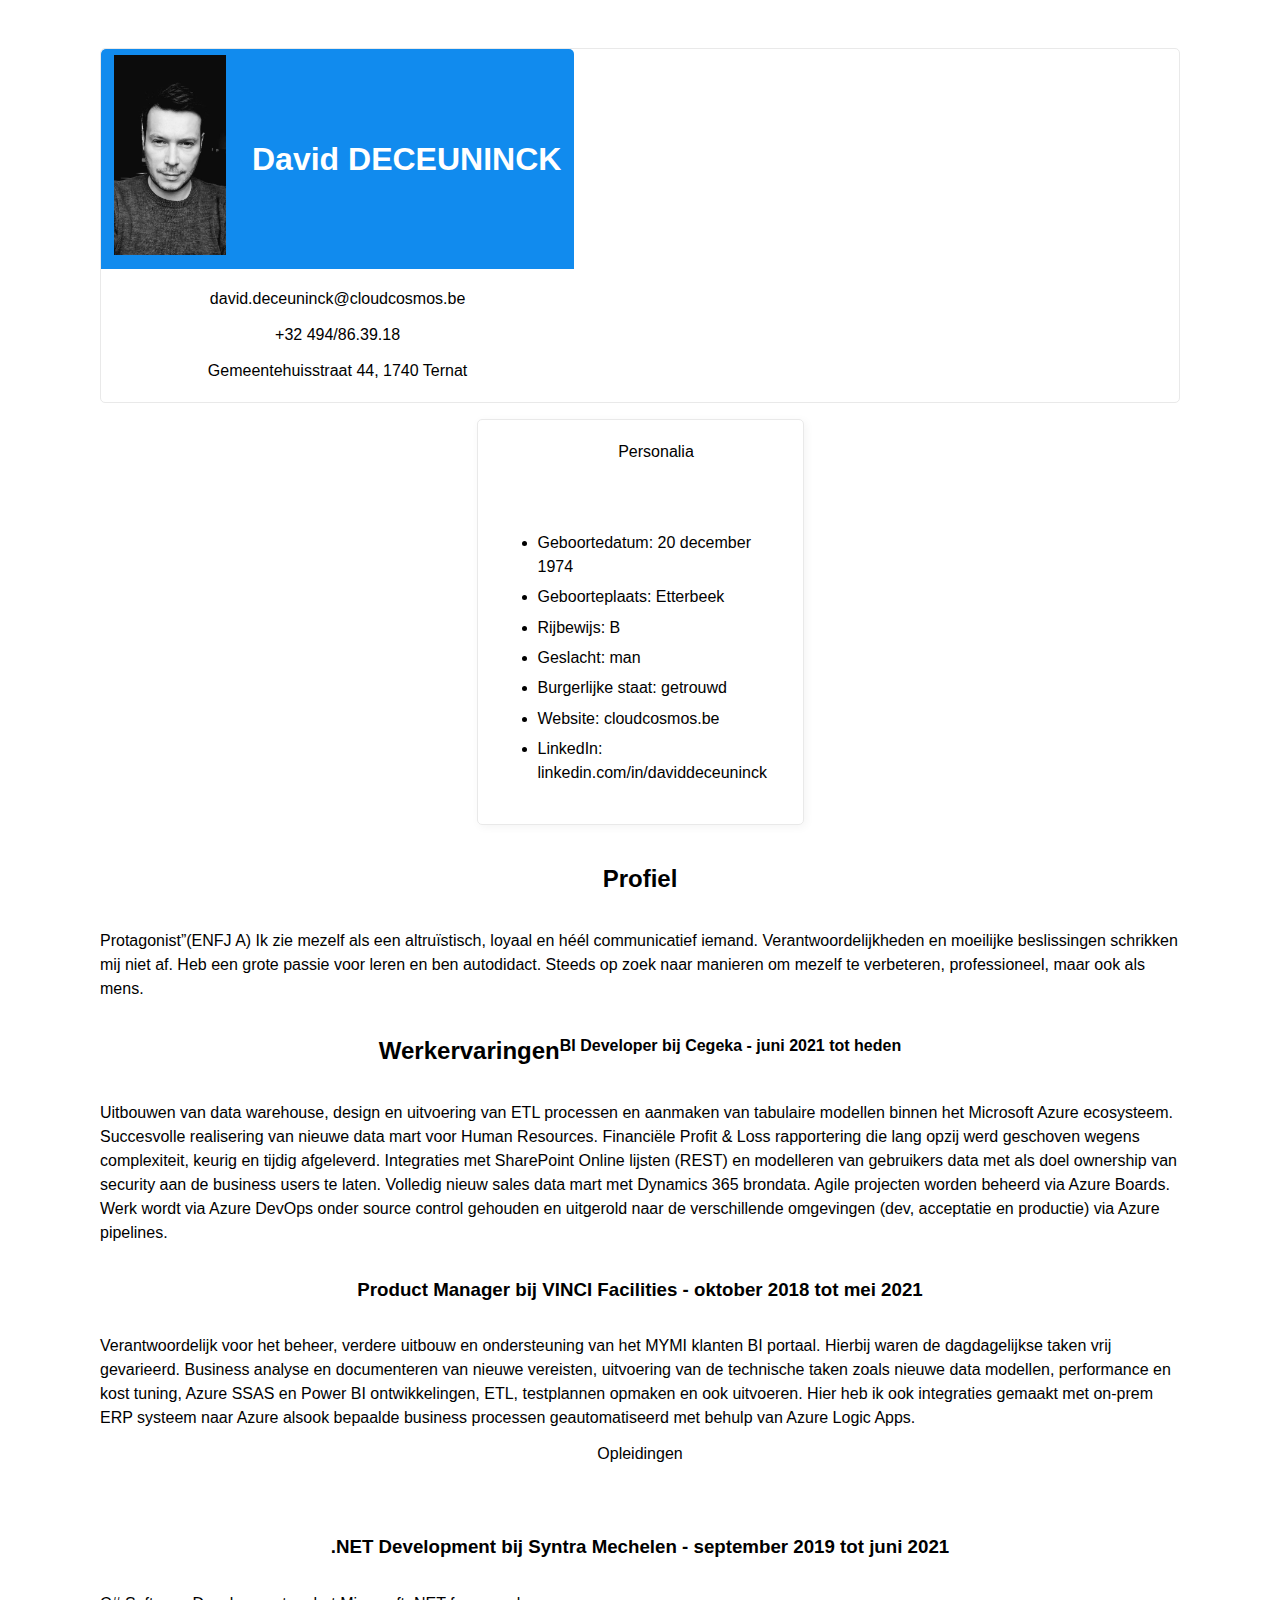
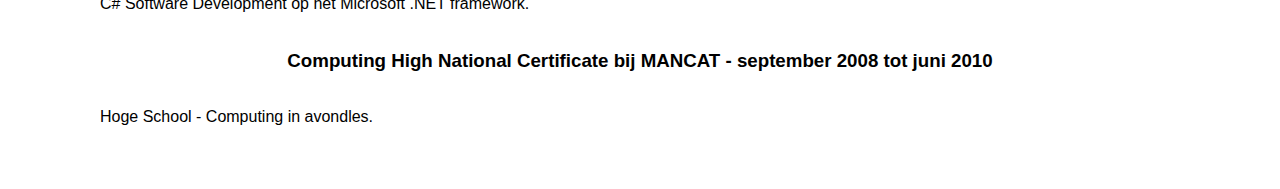
==== curriculum/index.html @ c51f5bed "init" ====
<!DOCTYPE html>
<html lang="nl">
<head>
    <link rel="stylesheet" href="css/mvp.css">
    <meta charset="UTF-8">
    <meta http-equiv="X-UA-Compatible" content="IE=edge">
    <meta name="viewport" content="width=device-width, initial-scale=1.0">
    <title>Syntra Assignment - Curriculum Vitae</title>
    
</head>
<body>
    <main>
    <section>
        <table style="width:100%;"> 
            <thead style="width: 100%;">
                <tr>
                    <th><img src="images/profilepic.jpg" alt="profile photograph" height="200px"></th>
                    <th><h1>David DECEUNINCK</h1></th>
                </tr>
            </thead>
            <tbody>
                <td colspan="2" style="text-align: center;">
                    <p>david.deceuninck@cloudcosmos.be</p>
                     <p>+32 494/86.39.18</p>   
                      <p>Gemeentehuisstraat 44, 1740 Ternat</p>
                </td>
            </tbody>

        </table> 
    </section>
    <section>
        <aside>
            <header>Personalia</header>
            <ul>
                <li>Geboortedatum: 20 december 1974</li>
                <li>Geboorteplaats: Etterbeek</li>
                <li>Rijbewijs: B</li>
                <li>Geslacht: man</li>
                <li>Burgerlijke staat: getrouwd</li>
                <li>Website: cloudcosmos.be</li>
                <li>LinkedIn: linkedin.com/in/daviddeceuninck</li>
            </ul>
        </aside>
    </section>
    <section>
        <h2>Profiel</h2>
            <p>
                Protagonist”(ENFJ A) Ik zie mezelf als een altruïstisch, loyaal en héél communicatief iemand. Verantwoordelijkheden en moeilijke beslissingen schrikken mij niet af. Heb een grote passie voor leren en ben autodidact. 
                Steeds op zoek naar manieren om mezelf te verbeteren, professioneel, maar ook als mens.
            </p>
    </section>
    <section>
        <h2>Werkervaringen</h2>
            <h4>BI Developer bij Cegeka - juni 2021 tot heden</h4>
                <p>
                    Uitbouwen van data warehouse, design en uitvoering van ETL processen en aanmaken van tabulaire modellen binnen het Microsoft Azure ecosysteem. 
                    Succesvolle realisering van nieuwe data mart voor Human Resources. Financiële Profit & Loss rapportering die lang opzij werd geschoven wegens complexiteit, keurig en tijdig afgeleverd.
                    Integraties met SharePoint Online lijsten (REST) en modelleren van gebruikers data met als doel ownership van security aan de business users te laten.
                    Volledig nieuw sales data mart met Dynamics 365 brondata.
                    
                    Agile projecten worden beheerd via Azure Boards. Werk wordt via Azure DevOps onder source control gehouden en uitgerold naar de verschillende omgevingen (dev, acceptatie en productie) via Azure pipelines.
                </p>
            <h3>Product Manager bij VINCI Facilities - oktober 2018 tot mei 2021</h3>
                <p>
                    Verantwoordelijk voor het beheer, verdere uitbouw en ondersteuning van het MYMI klanten BI portaal.

                    Hierbij waren de dagdagelijkse taken vrij gevarieerd. Business analyse en documenteren van nieuwe vereisten, uitvoering van de technische taken zoals nieuwe data modellen, performance en kost tuning, 
                    Azure SSAS en Power BI ontwikkelingen, ETL, testplannen opmaken en ook uitvoeren. Hier heb ik ook integraties gemaakt met on-prem ERP systeem naar Azure alsook bepaalde business processen geautomatiseerd met 
                    behulp van Azure Logic Apps.
                </p>
    </section>
    <section>
        <header>Opleidingen</header>
                <h3>.NET Development bij Syntra Mechelen - september 2019 tot juni 2021</h3>
                    <p>
                        C# Software Development op het Microsoft .NET framework.
                    </p>
                <h3>Computing High National Certificate bij MANCAT - september 2008 tot juni 2010</h3>
                    <p>
                        Hoge School - Computing in avondles.
                    </p>
    </section>
</main>    
</body>
</html>
---- curriculum/css/mvp.css ----
/* MVP.css v1.12 - https://github.com/andybrewer/mvp */

:root {
    --active-brightness: 0.85;
    --border-radius: 5px;
    --box-shadow: 2px 2px 10px;
    --color-accent: #118bee15;
    --color-bg: #fff;
    --color-bg-secondary: #e9e9e9;
    --color-link: #118bee;
    --color-secondary: #920de9;
    --color-secondary-accent: #920de90b;
    --color-shadow: #f4f4f4;
    --color-table: #118bee;
    --color-text: #000;
    --color-text-secondary: #999;
    --font-family: -apple-system, BlinkMacSystemFont, "Segoe UI", Roboto, Oxygen-Sans, Ubuntu, Cantarell, "Helvetica Neue", sans-serif;
    --hover-brightness: 1.2;
    --justify-important: center;
    --justify-normal: left;
    --line-height: 1.5;
    --width-card: 285px;
    --width-card-medium: 460px;
    --width-card-wide: 800px;
    --width-content: 1080px;
}

@media (prefers-color-scheme: dark) {
    :root[color-mode="user"] {
        --color-accent: #0097fc4f;
        --color-bg: #333;
        --color-bg-secondary: #555;
        --color-link: #0097fc;
        --color-secondary: #e20de9;
        --color-secondary-accent: #e20de94f;
        --color-shadow: #bbbbbb20;
        --color-table: #0097fc;
        --color-text: #f7f7f7;
        --color-text-secondary: #aaa;
    }
}

/* Layout */
article aside {
    background: var(--color-secondary-accent);
    border-left: 4px solid var(--color-secondary);
    padding: 0.01rem 0.8rem;
}

body {
    background: var(--color-bg);
    color: var(--color-text);
    font-family: var(--font-family);
    line-height: var(--line-height);
    margin: 0;
    overflow-x: hidden;
    padding: 0;
}

footer,
header,
main {
    margin: 0 auto;
    max-width: var(--width-content);
    padding: 3rem 1rem;
}

hr {
    background-color: var(--color-bg-secondary);
    border: none;
    height: 1px;
    margin: 4rem 0;
    width: 100%;
}

section {
    display: flex;
    flex-wrap: wrap;
    justify-content: var(--justify-important);
}

section img,
article img {
    max-width: 100%;
}

section pre {
    overflow: auto;
}

section aside {
    border: 1px solid var(--color-bg-secondary);
    border-radius: var(--border-radius);
    box-shadow: var(--box-shadow) var(--color-shadow);
    margin: 1rem;
    padding: 1.25rem;
    width: var(--width-card);
}

section aside:hover {
    box-shadow: var(--box-shadow) var(--color-bg-secondary);
}

[hidden] {
    display: none;
}

/* Headers */
article header,
div header,
main header {
    padding-top: 0;
}

header {
    text-align: var(--justify-important);
}

header a b,
header a em,
header a i,
header a strong {
    margin-left: 0.5rem;
    margin-right: 0.5rem;
}

header nav img {
    margin: 1rem 0;
}

section header {
    padding-top: 0;
    width: 100%;
}

/* Nav */
nav {
    align-items: center;
    display: flex;
    font-weight: bold;
    justify-content: space-between;
    margin-bottom: 7rem;
}

nav ul {
    list-style: none;
    padding: 0;
}

nav ul li {
    display: inline-block;
    margin: 0 0.5rem;
    position: relative;
    text-align: left;
}

/* Nav Dropdown */
nav ul li:hover ul {
    display: block;
}

nav ul li ul {
    background: var(--color-bg);
    border: 1px solid var(--color-bg-secondary);
    border-radius: var(--border-radius);
    box-shadow: var(--box-shadow) var(--color-shadow);
    display: none;
    height: auto;
    left: -2px;
    padding: .5rem 1rem;
    position: absolute;
    top: 1.7rem;
    white-space: nowrap;
    width: auto;
    z-index: 1;
}

nav ul li ul::before {
    /* fill gap above to make mousing over them easier */
    content: "";
    position: absolute;
    left: 0;
    right: 0;
    top: -0.5rem;
    height: 0.5rem;
}

nav ul li ul li,
nav ul li ul li a {
    display: block;
}

/* Typography */
code,
samp {
    background-color: var(--color-accent);
    border-radius: var(--border-radius);
    color: var(--color-text);
    display: inline-block;
    margin: 0 0.1rem;
    padding: 0 0.5rem;
}

details {
    margin: 1.3rem 0;
}

details summary {
    font-weight: bold;
    cursor: pointer;
}

h1,
h2,
h3,
h4,
h5,
h6 {
    line-height: var(--line-height);
}

mark {
    padding: 0.1rem;
}

ol li,
ul li {
    padding: 0.2rem 0;
}

p {
    margin: 0.75rem 0;
    padding: 0;
    width: 100%;
}

pre {
    margin: 1rem 0;
    max-width: var(--width-card-wide);
    padding: 1rem 0;
}

pre code,
pre samp {
    display: block;
    max-width: var(--width-card-wide);
    padding: 0.5rem 2rem;
    white-space: pre-wrap;
}

small {
    color: var(--color-text-secondary);
}

sup {
    background-color: var(--color-secondary);
    border-radius: var(--border-radius);
    color: var(--color-bg);
    font-size: xx-small;
    font-weight: bold;
    margin: 0.2rem;
    padding: 0.2rem 0.3rem;
    position: relative;
    top: -2px;
}

/* Links */
a {
    color: var(--color-link);
    display: inline-block;
    font-weight: bold;
    text-decoration: none;
}

a:active {
    filter: brightness(var(--active-brightness));
    text-decoration: underline;
}

a:hover {
    filter: brightness(var(--hover-brightness));
    text-decoration: underline;
}

a b,
a em,
a i,
a strong,
button,
input[type="submit"] {
    border-radius: var(--border-radius);
    display: inline-block;
    font-size: medium;
    font-weight: bold;
    line-height: var(--line-height);
    margin: 0.5rem 0;
    padding: 1rem 2rem;
}

button,
input[type="submit"] {
    font-family: var(--font-family);
}

button:active,
input[type="submit"]:active {
    filter: brightness(var(--active-brightness));
}

button:hover,
input[type="submit"]:hover {
    cursor: pointer;
    filter: brightness(var(--hover-brightness));
}

a b,
a strong,
button,
input[type="submit"] {
    background-color: var(--color-link);
    border: 2px solid var(--color-link);
    color: var(--color-bg);
}

a em,
a i {
    border: 2px solid var(--color-link);
    border-radius: var(--border-radius);
    color: var(--color-link);
    display: inline-block;
    padding: 1rem 2rem;
}

article aside a {
    color: var(--color-secondary);
}

/* Images */
figure {
    margin: 0;
    padding: 0;
}

figure img {
    max-width: 100%;
}

figure figcaption {
    color: var(--color-text-secondary);
}

/* Forms */
button:disabled,
input:disabled {
    background: var(--color-bg-secondary);
    border-color: var(--color-bg-secondary);
    color: var(--color-text-secondary);
    cursor: not-allowed;
}

button[disabled]:hover,
input[type="submit"][disabled]:hover {
    filter: none;
}

form {
    border: 1px solid var(--color-bg-secondary);
    border-radius: var(--border-radius);
    box-shadow: var(--box-shadow) var(--color-shadow);
    display: block;
    max-width: var(--width-card-wide);
    min-width: var(--width-card);
    padding: 1.5rem;
    text-align: var(--justify-normal);
}

form header {
    margin: 1.5rem 0;
    padding: 1.5rem 0;
}

input,
label,
select,
textarea {
    display: block;
    font-size: inherit;
    max-width: var(--width-card-wide);
}

input[type="checkbox"],
input[type="radio"] {
    display: inline-block;
}

input[type="checkbox"]+label,
input[type="radio"]+label {
    display: inline-block;
    font-weight: normal;
    position: relative;
    top: 1px;
}

input[type="range"] {
    padding: 0.4rem 0;
}

input,
select,
textarea {
    border: 1px solid var(--color-bg-secondary);
    border-radius: var(--border-radius);
    margin-bottom: 1rem;
    padding: 0.4rem 0.8rem;
}

input[type="text"],
textarea {
    width: calc(100% - 1.6rem);
}

input[readonly],
textarea[readonly] {
    background-color: var(--color-bg-secondary);
}

label {
    font-weight: bold;
    margin-bottom: 0.2rem;
}

/* Popups */
dialog {
    border: 1px solid var(--color-bg-secondary);
    border-radius: var(--border-radius);
    box-shadow: var(--box-shadow) var(--color-shadow);
    position: fixed;
    top: 50%;
    left: 50%;
    transform: translate(-50%, -50%);
    width: 50%;
    z-index: 999;
}

/* Tables */
table {
    border: 1px solid var(--color-bg-secondary);
    border-radius: var(--border-radius);
    border-spacing: 0;
    display: inline-block;
    max-width: 100%;
    overflow-x: auto;
    padding: 0;
    white-space: nowrap;
}

table td,
table th,
table tr {
    padding: 0.4rem 0.8rem;
    text-align: var(--justify-important);
}

table thead {
    background-color: var(--color-table);
    border-collapse: collapse;
    border-radius: var(--border-radius);
    color: var(--color-bg);
    margin: 0;
    padding: 0;
}

table thead th:first-child {
    border-top-left-radius: var(--border-radius);
}

table thead th:last-child {
    border-top-right-radius: var(--border-radius);
}

table thead th:first-child,
table tr td:first-child {
    text-align: var(--justify-normal);
}

table tr:nth-child(even) {
    background-color: var(--color-accent);
}

/* Quotes */
blockquote {
    display: block;
    font-size: x-large;
    line-height: var(--line-height);
    margin: 1rem auto;
    max-width: var(--width-card-medium);
    padding: 1.5rem 1rem;
    text-align: var(--justify-important);
}

blockquote footer {
    color: var(--color-text-secondary);
    display: block;
    font-size: small;
    line-height: var(--line-height);
    padding: 1.5rem 0;
}
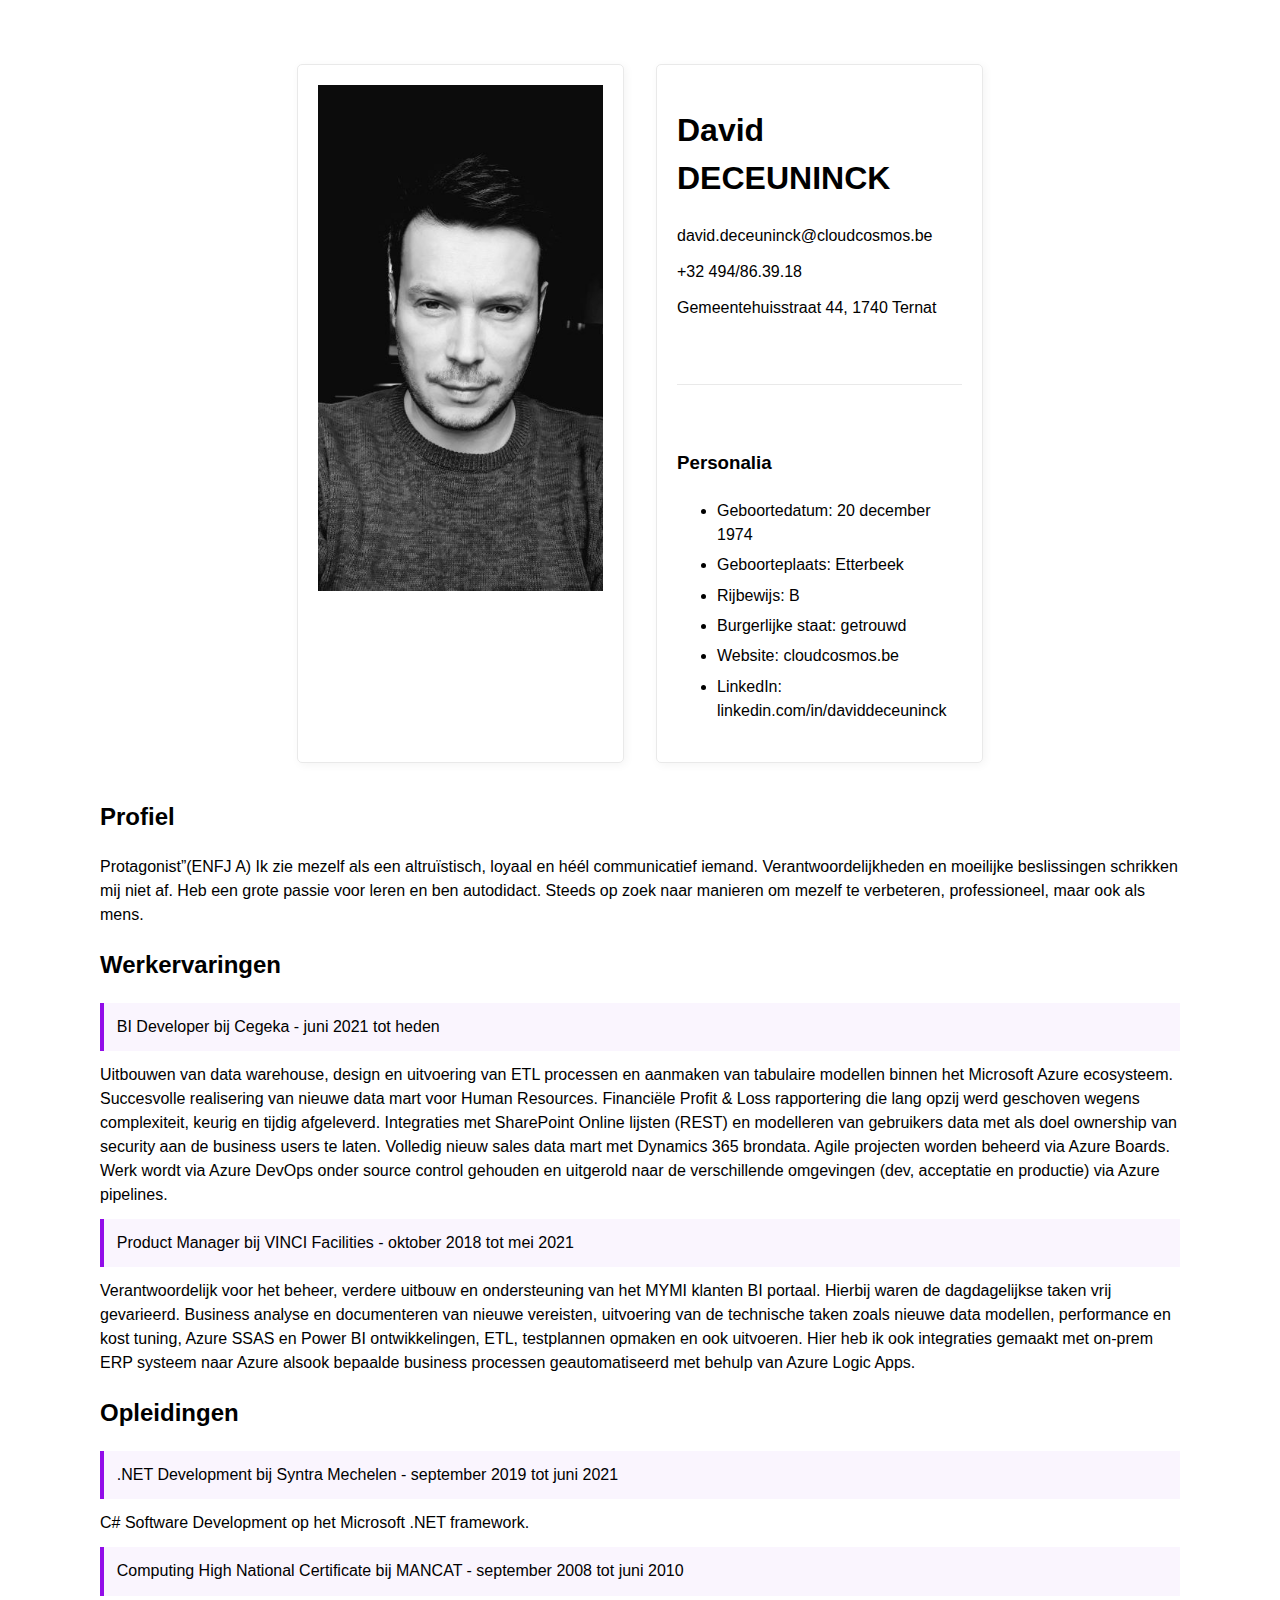
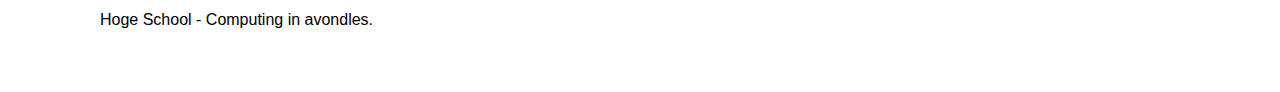
==== commit ae17acab: "nieuwe layout" ====
--- a/curriculum/index.html
+++ b/curriculum/index.html
@@ -11,47 +11,38 @@
 <body>
     <main>
     <section>
-        <table style="width:100%;"> 
-            <thead style="width: 100%;">
-                <tr>
-                    <th><img src="images/profilepic.jpg" alt="profile photograph" height="200px"></th>
-                    <th><h1>David DECEUNINCK</h1></th>
-                </tr>
-            </thead>
-            <tbody>
-                <td colspan="2" style="text-align: center;">
-                    <p>david.deceuninck@cloudcosmos.be</p>
-                     <p>+32 494/86.39.18</p>   
-                      <p>Gemeentehuisstraat 44, 1740 Ternat</p>
-                </td>
-            </tbody>
-
-        </table> 
-    </section>
-    <section>
         <aside>
-            <header>Personalia</header>
-            <ul>
-                <li>Geboortedatum: 20 december 1974</li>
-                <li>Geboorteplaats: Etterbeek</li>
-                <li>Rijbewijs: B</li>
-                <li>Geslacht: man</li>
-                <li>Burgerlijke staat: getrouwd</li>
-                <li>Website: cloudcosmos.be</li>
-                <li>LinkedIn: linkedin.com/in/daviddeceuninck</li>
-            </ul>
+            <img src="images/profilepic.jpg" alt="profile photograph">
+        </aside>
+        <aside>
+            <h1>David DECEUNINCK</h1>
+            <p>david.deceuninck@cloudcosmos.be</p>
+            <p>+32 494/86.39.18</p>   
+             <p>Gemeentehuisstraat 44, 1740 Ternat</p>
+             <hr>
+             <h3>Personalia</h3>
+             <ul>
+                 <li>Geboortedatum: 20 december 1974</li>
+                 <li>Geboorteplaats: Etterbeek</li>
+                 <li>Rijbewijs: B</li>
+                 <li>Burgerlijke staat: getrouwd</li>
+                 <li>Website: cloudcosmos.be</li>
+                 <li>LinkedIn: linkedin.com/in/daviddeceuninck</li>
+             </ul>
         </aside>
     </section>
-    <section>
+    <article>
         <h2>Profiel</h2>
             <p>
                 Protagonist”(ENFJ A) Ik zie mezelf als een altruïstisch, loyaal en héél communicatief iemand. Verantwoordelijkheden en moeilijke beslissingen schrikken mij niet af. Heb een grote passie voor leren en ben autodidact. 
                 Steeds op zoek naar manieren om mezelf te verbeteren, professioneel, maar ook als mens.
             </p>
-    </section>
-    <section>
-        <h2>Werkervaringen</h2>
-            <h4>BI Developer bij Cegeka - juni 2021 tot heden</h4>
+    </article>
+    <article>
+             <h2>Werkervaringen</h2>            
+            <aside>
+                <p>BI Developer bij Cegeka - juni 2021 tot heden</p>
+            </aside>
                 <p>
                     Uitbouwen van data warehouse, design en uitvoering van ETL processen en aanmaken van tabulaire modellen binnen het Microsoft Azure ecosysteem. 
                     Succesvolle realisering van nieuwe data mart voor Human Resources. Financiële Profit & Loss rapportering die lang opzij werd geschoven wegens complexiteit, keurig en tijdig afgeleverd.
@@ -60,7 +51,7 @@
                     
                     Agile projecten worden beheerd via Azure Boards. Werk wordt via Azure DevOps onder source control gehouden en uitgerold naar de verschillende omgevingen (dev, acceptatie en productie) via Azure pipelines.
                 </p>
-            <h3>Product Manager bij VINCI Facilities - oktober 2018 tot mei 2021</h3>
+            <aside><p>Product Manager bij VINCI Facilities - oktober 2018 tot mei 2021</p></aside> 
                 <p>
                     Verantwoordelijk voor het beheer, verdere uitbouw en ondersteuning van het MYMI klanten BI portaal.
 
@@ -68,18 +59,18 @@
                     Azure SSAS en Power BI ontwikkelingen, ETL, testplannen opmaken en ook uitvoeren. Hier heb ik ook integraties gemaakt met on-prem ERP systeem naar Azure alsook bepaalde business processen geautomatiseerd met 
                     behulp van Azure Logic Apps.
                 </p>
-    </section>
-    <section>
-        <header>Opleidingen</header>
-                <h3>.NET Development bij Syntra Mechelen - september 2019 tot juni 2021</h3>
-                    <p>
-                        C# Software Development op het Microsoft .NET framework.
-                    </p>
-                <h3>Computing High National Certificate bij MANCAT - september 2008 tot juni 2010</h3>
-                    <p>
-                        Hoge School - Computing in avondles.
-                    </p>
-    </section>
+    </article>
+    <article>
+        <h2>Opleidingen</h2> 
+            <aside><p>.NET Development bij Syntra Mechelen - september 2019 tot juni 2021</p></aside>
+                <p>
+                    C# Software Development op het Microsoft .NET framework.
+                </p>
+            <aside><p>Computing High National Certificate bij MANCAT - september 2008 tot juni 2010</p></aside>
+                <p>
+                    Hoge School - Computing in avondles.
+                </p>
+    </article>
 </main>    
 </body>
 </html>